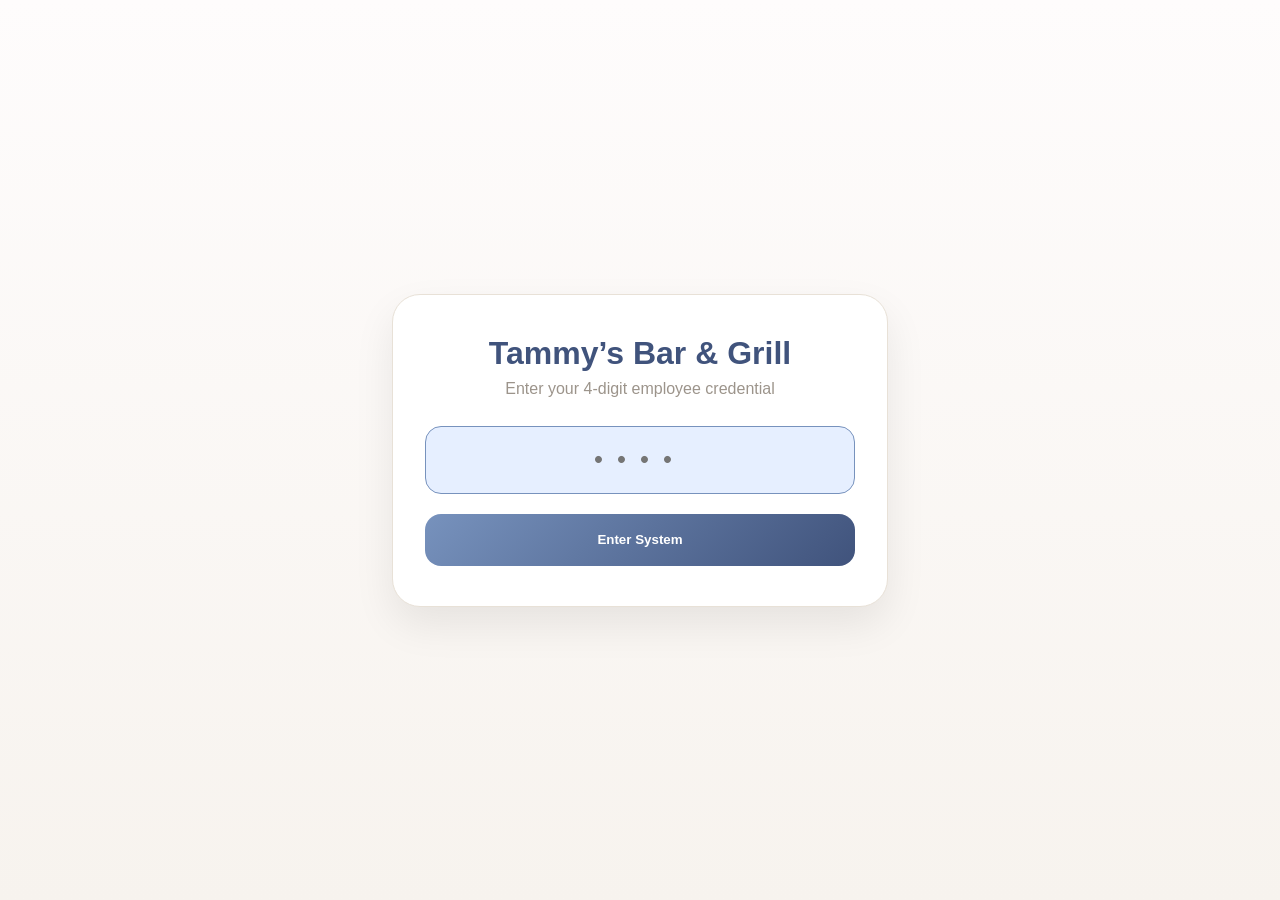
==== create-order.html @ 2869ca17 "Fetch Orgin" ====
--text: #1e1e1e;
      --muted: #8f887f;
      --border: #e5ded4;
      --accent: #5b7dbf;
      --accent-dark: #3f5ea0;
      --accent-soft: #e9f0fb;
      --shadow: 0 10px 28px rgba(0, 0, 0, 0.06);
      --gold: #b99a61;
    }

    * {
      box-sizing: border-box;
    }

    body {
      margin: 0;
      padding: 32px;
      font-family: 'Inter', -apple-system, BlinkMacSystemFont, sans-serif;
      background: linear-gradient(to bottom, #f4f5f8, #eef1f6);
      color: var(--text);
      line-height: 1.5;
      letter-spacing: 0.2px;
    }

    .page {
      max-width: 980px;
      margin: 0 auto;
    }

    .topbar {
      display: flex;
      justify-content: space-between;
      align-items: center;
      margin-bottom: 34px;
    }

    .brand {
      font-family: 'Playfair Display', serif;
      font-size: 24px;
      font-weight: 700;
      letter-spacing: 0.4px;
      color: var(--text);
    }

    .topbar-right {
      display: flex;
      align-items: center;
      gap: 16px;
    }

    .employee-text {
      font-size: 14px;
      color: var(--muted);
      font-weight: 500;
    }

    .logout-btn {
      border: 1px solid var(--border);
      background: var(--surface);
      color: var(--text);
      border-radius: 12px;
      padding: 10px 16px;
      font-size: 14px;
      font-weight: 600;
      cursor: pointer;
      box-shadow: var(--shadow);
      transition: all 0.18s ease;
    }

    .logout-btn:hover {
      background: #f4f2ee;
      transform: translateY(-1px);
    }

    .actions {
      display: grid;
      grid-template-columns: repeat(4, minmax(0, 1fr));
      gap: 18px;
      margin-bottom: 30px;
    }

    .action-card {
      min-height: 84px;
      background: var(--surface);
      border: 1px solid var(--border);
      border-radius: 20px;
      box-shadow: var(--shadow);
      text-decoration: none;
      color: var(--text);
      display: flex;
      align-items: center;
      gap: 14px;
      font-size: 16px;
      font-weight: 600;
      transition: all 0.18s ease;
    }

    .action-card:hover {
      transform: translateY(-1px);
      border-color: var(--accent);
      background: var(--accent-soft);
    }

    .action-card.active {
      background: var(--accent);
      color: white;
      border-color: var(--accent);
    }

    .action-icon {
      font-size: 16px;
      opacity: 0.7;
      display: inline-flex;
      align-items: center;
    }

    .action-card.active .action-icon {
      opacity: 1;
    }

    .form-card {
      background: var(--surface);
      border: 1px solid var(--border);
      border-radius: 26px;
      box-shadow: var(--shadow);
      padding: 32px;
    }

    .badge {
      display: inline-flex;
      align-items: center;
      gap: 8px;
      background: var(--accent-soft);
      color: var(--accent-dark);
      border: 1px solid #d7e3fa;
      border-radius: 999px;
      padding: 6px 12px;
      font-size: 12px;
      font-weight: 700;
      margin-bottom: 16px;
    }

    .form-header {
      margin-bottom: 24px;
    }

    .form-header h2 {
      margin: 0 0 8px;
      font-size: 28px;
      font-weight: 700;
      line-height: 1.2;
    }

    .form-header p {
      margin: 0;
      font-size: 15px;
      color: var(--muted);
      font-weight: 500;
      max-width: 560px;
    }

    .summary-strip {
      display: grid;
      grid-template-columns: repeat(3, 1fr);
      gap: 14px;
      margin-bottom: 26px;
    }

    .summary-box {
      background: var(--surface-soft);
      border: 1px solid var(--border);
      border-radius: 16px;
      padding: 14px 16px;
    }

    .summary-label {
      font-size: 12px;
      color: var(--muted);
      font-weight: 700;
      margin-bottom: 6px;
      text-transform: uppercase;
      letter-spacing: 0.4px;
    }

    .summary-value {
      font-size: 15px;
      font-weight: 600;
      color: var(--text);
    }

    .form-grid {
      display: grid;
      grid-template-columns: 1fr 1fr;
      gap: 20px;
      margin-bottom: 18px;
    }

    .form-group {
      display: flex;
      flex-direction: column;
      gap: 8px;
    }

    .form-group.full {
      grid-column: 1 / -1;
    }

    label {
      font-size: 13px;
      color: var(--muted);
      font-weight: 700;
    }

    input,
    textarea {
      width: 100%;
      border: 1px solid var(--border);
      border-radius: 16px;
      padding: 14px 16px;
      font-size: 15px;
      font-family: inherit;
      background: #fff;
      color: var(--text);
      transition: all 0.18s ease;
    }

    input::placeholder,
    textarea::placeholder {
      color: #aaa297;
    }

    input:focus,
    textarea:focus {
      outline: none;
      border-color: var(--accent);
      box-shadow: 0 0 0 4px rgba(91, 125, 191, 0.12);
    }

    textarea {
      min-height: 120px;
      resize: vertical;
    }

    .button-row {
      display: flex;
      gap: 14px;
      margin-top: 16px;
    }

    .primary-btn,
    .secondary-btn {
      border: 1px solid var(--border);
      border-radius: 16px;
      padding: 13px 18px;
      font-size: 14px;
      font-weight: 700;
      cursor: pointer;
      transition: all 0.18s ease;
    }

    .primary-btn {
      background: var(--accent);
      color: white;
      border-color: var(--accent);
      flex: 1;
      box-shadow: 0 10px 20px rgba(91, 125, 191, 0.18);
    }

    .primary-btn:hover {
      background: var(--accent-dark);
      border-color: var(--accent-dark);
      transform: translateY(-1px);
    }

    .secondary-btn {
      background: var(--surface);
      color: var(--text);
      flex: 1;
      box-shadow: var(--shadow);
    }

    .secondary-btn:hover {
      background: #f4f2ee;
    }

    @media (max-width: 900px) {
      .actions {
        grid-template-columns: repeat(2, minmax(0, 1fr));
      }

      .summary-strip,
      .form-grid {
        grid-template-columns: 1fr;
      }
    }

    @media (max-width: 700px) {
      body {
        padding: 20px;
      }

      .topbar {
        flex-direction: column;
        align-items: flex-start;
        gap: 12px;
      }

      .topbar-right {
        width: 100%;
        justify-content: space-between;
      }

      .actions {
        grid-template-columns: 1fr;
      }

      .brand {
        font-size: 20px;
      }

      .action-card {
        min-height: 76px;
        font-size: 15px;
      }

      .form-card {
        padding: 22px;
      }

      .form-header h2 {
        font-size: 24px;
      }

      .button-row {
        flex-direction: column;
      }
    }
  </style>
</head>
<body>
  <div class="page">

    <div class="topbar">
      <div class="brand">Tammy’s Bar &amp; Grille</div>

      <div class="topbar-right">
        <span class="employee-text">Employee <strong id="employeeId"></strong></span>
        <button class="logout-btn" onclick="logout()">Log Out</button>
      </div>
    </div>

    <div class="actions">
      <a href="dashboard.html" class="action-card">
        <span class="action-icon">◫</span>
        <span>Dashboard</span>
      </a>

      <a href="create-order.html" class="action-card active">
        <span class="action-icon">＋</span>
        <span>Order Details</span>
      </a>

      <a href="kitchen-queue.html" class="action-card">
        <span class="action-icon">≣</span>
        <span>Kitchen Queue</span>
      </a>

      <a href="manager.html" class="action-card">
        <span class="action-icon">⚙</span>
        <span>Manager Tools</span>
      </a>
    </div>

    <div class="form-card">
      <div class="badge">Step 1 • New Ticket</div>

      <div class="form-header">
        <h2>Create Order</h2>
      </div>

      <div class="summary-strip">
        <div class="summary-box">
          <div class="summary-label">Employee</div>
          <div class="summary-value" id="summaryEmployee">—</div>
        </div>

        <div class="summary-box">
          <div class="summary-label">Status</div>
          <div class="summary-value">New Order</div>
        </div>

        <div class="summary-box">
          <div class="summary-label">Stage</div>
          <div class="summary-value">Order Setup</div>
        </div>
      </div>

      <div class="form-grid">
        <div class="form-group">
          <label for="tableNumber">Table Number</label>
          <input type="number" id="tableNumber" placeholder="Enter table number">
        </div>

        <div class="form-group">
          <label for="guestCount">Guest Count</label>
          <input type="number" id="guestCount" placeholder="Optional">
        </div>

      <div class="form-group full">
          <label for="allergies">Allergy Alert</label>
          <input type="text" id="allergies" placeholder="Enter allergies (e.g., peanuts, dairy, gluten)">
      </div>

  <div class="form-group full">
      <label for="notes">Additional Notes</label>
      <textarea id="notes" placeholder="Special requests, preferences, etc.">
      </textarea>
  </div>

      <div class="button-row">
        <button class="primary-btn" onclick="startOrder()">Continue</button>
        <button class="secondary-btn" onclick="goBack()">Cancel</button>
      </div>
    </div>

  </div>

  <script>
    function logout() {
      localStorage.removeItem("tammy-session-pin");
      window.location.href = "index.html";
    }

    function goBack() {
      window.location.href = "dashboard.html";
    }

    document.addEventListener("DOMContentLoaded", function () {
      const empId = localStorage.getItem("tammy-session-pin");

      if (!empId) {
        window.location.href = "index.html";
        return;
      }

      const topDisplay = document.getElementById("employeeId");
      const summaryDisplay = document.getElementById("summaryEmployee");

      if (topDisplay) topDisplay.textContent = empId;
      if (summaryDisplay) summaryDisplay.textContent = empId;
    });

    function startOrder() {
      const table = document.getElementById("tableNumber").value.trim();
      const guestCount = document.getElementById("guestCount").value.trim();
      const notes = document.getElementById("notes").value.trim();

      if (!table) {
        alert("Please enter a table number.");
        return;
      }

      localStorage.setItem("active-table", table);
      localStorage.setItem("active-guests", guestCount);
      localStorage.setItem("active-notes", notes);

      alert("Order started for table " + table + ".");
    }
  </script>
</body>
</html>
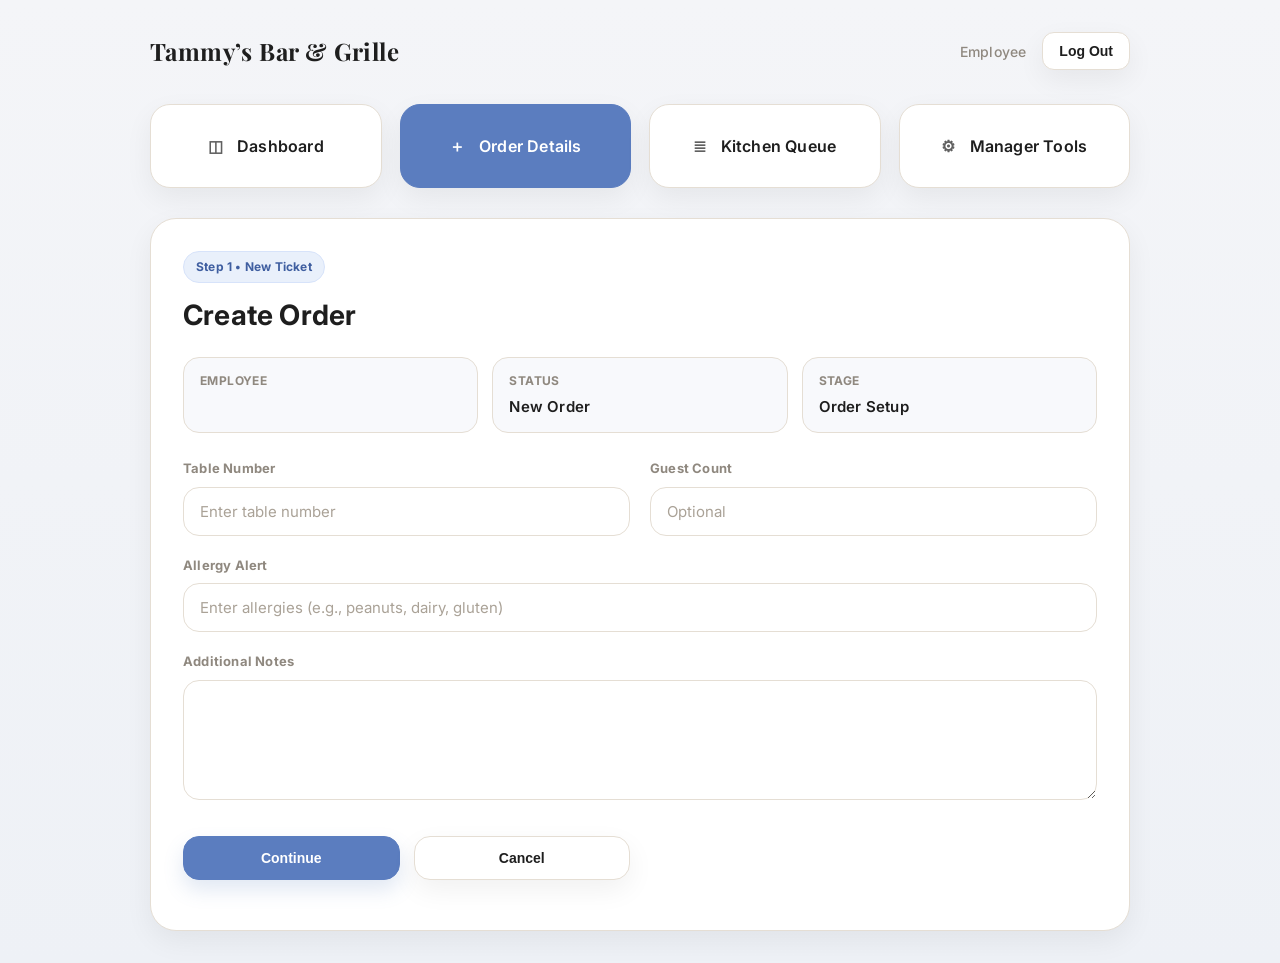
==== commit 5e748cec: "Update create-order.html" ====
--- a/create-order.html
+++ b/create-order.html
@@ -1,3 +1,17 @@
+<!DOCTYPE html>
+<html lang="en">
+<head>
+  <meta charset="UTF-8" />
+  <meta name="viewport" content="width=device-width, initial-scale=1.0"/>
+  <title>Create Order</title>
+
+  <style>
+    @import url('https://fonts.googleapis.com/css2?family=Inter:wght@400;500;600;700&family=Playfair+Display:wght@600;700&display=swap');
+
+    :root {
+      --bg: #f3f4f7;
+      --surface: #ffffff;
+      --surface-soft: #f8f9fc;
       --text: #1e1e1e;
       --muted: #8f887f;
       --border: #e5ded4;
@@ -89,6 +103,7 @@
       color: var(--text);
       display: flex;
       align-items: center;
+      justify-content: center;
       gap: 14px;
       font-size: 16px;
       font-weight: 600;
@@ -438,10 +453,10 @@
     document.addEventListener("DOMContentLoaded", function () {
       const empId = localStorage.getItem("tammy-session-pin");
 
-      if (!empId) {
-        window.location.href = "index.html";
-        return;
-      }
+      //if (!empId) {
+        //window.location.href = "index.html";
+        //return;
+      //}
 
       const topDisplay = document.getElementById("employeeId");
       const summaryDisplay = document.getElementById("summaryEmployee");
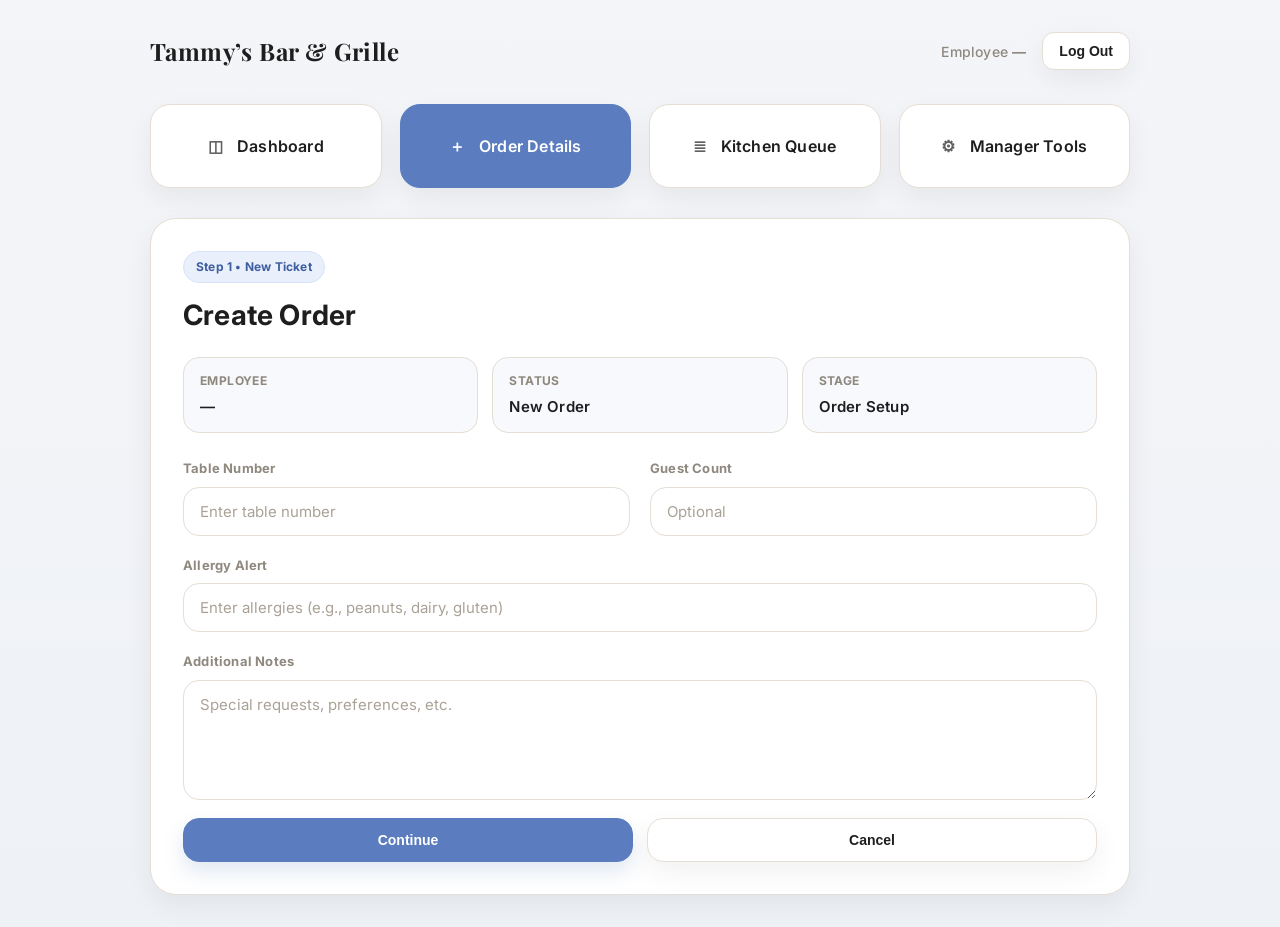
==== commit 8d9501d1: "Update create-order.html" ====
--- a/create-order.html
+++ b/create-order.html
@@ -166,14 +166,6 @@
       line-height: 1.2;
     }
 
-    .form-header p {
-      margin: 0;
-      font-size: 15px;
-      color: var(--muted);
-      font-weight: 500;
-      max-width: 560px;
-    }
-
     .summary-strip {
       display: grid;
       grid-template-columns: repeat(3, 1fr);
@@ -354,33 +346,32 @@
 </head>
 <body>
   <div class="page">
-
     <div class="topbar">
       <div class="brand">Tammy’s Bar &amp; Grille</div>
 
       <div class="topbar-right">
         <span class="employee-text">Employee <strong id="employeeId"></strong></span>
-        <button class="logout-btn" onclick="logout()">Log Out</button>
+        <button type="button" class="logout-btn" onclick="logout()">Log Out</button>
       </div>
     </div>
 
     <div class="actions">
-      <a href="dashboard.html" class="action-card">
+      <a href="./dashboard.html" class="action-card">
         <span class="action-icon">◫</span>
         <span>Dashboard</span>
       </a>
 
-      <a href="create-order.html" class="action-card active">
+      <a href="./create-order.html" class="action-card active">
         <span class="action-icon">＋</span>
         <span>Order Details</span>
       </a>
 
-      <a href="kitchen-queue.html" class="action-card">
+      <a href="./kitchen-queue.html" class="action-card">
         <span class="action-icon">≣</span>
         <span>Kitchen Queue</span>
       </a>
 
-      <a href="manager.html" class="action-card">
+      <a href="./manager.html" class="action-card">
         <span class="action-icon">⚙</span>
         <span>Manager Tools</span>
       </a>
@@ -421,53 +412,52 @@
           <input type="number" id="guestCount" placeholder="Optional">
         </div>
 
-      <div class="form-group full">
+        <div class="form-group full">
           <label for="allergies">Allergy Alert</label>
           <input type="text" id="allergies" placeholder="Enter allergies (e.g., peanuts, dairy, gluten)">
+        </div>
+
+        <div class="form-group full">
+          <label for="notes">Additional Notes</label>
+          <textarea id="notes" placeholder="Special requests, preferences, etc."></textarea>
+        </div>
       </div>
 
-  <div class="form-group full">
-      <label for="notes">Additional Notes</label>
-      <textarea id="notes" placeholder="Special requests, preferences, etc.">
-      </textarea>
-  </div>
-
       <div class="button-row">
-        <button class="primary-btn" onclick="startOrder()">Continue</button>
-        <button class="secondary-btn" onclick="goBack()">Cancel</button>
+        <button type="button" class="primary-btn" onclick="startOrder()">Continue</button>
+        <button type="button" class="secondary-btn" onclick="goBack()">Cancel</button>
       </div>
     </div>
-
   </div>
 
   <script>
     function logout() {
       localStorage.removeItem("tammy-session-pin");
-      window.location.href = "index.html";
+      window.location.href = "./index.html";
     }
 
     function goBack() {
-      window.location.href = "dashboard.html";
+      window.location.href = "./dashboard.html";
     }
 
     document.addEventListener("DOMContentLoaded", function () {
       const empId = localStorage.getItem("tammy-session-pin");
-
-      //if (!empId) {
-        //window.location.href = "index.html";
-        //return;
-      //}
-
       const topDisplay = document.getElementById("employeeId");
       const summaryDisplay = document.getElementById("summaryEmployee");
 
-      if (topDisplay) topDisplay.textContent = empId;
-      if (summaryDisplay) summaryDisplay.textContent = empId;
+      if (topDisplay) {
+        topDisplay.textContent = empId || "—";
+      }
+
+      if (summaryDisplay) {
+        summaryDisplay.textContent = empId || "—";
+      }
     });
 
     function startOrder() {
       const table = document.getElementById("tableNumber").value.trim();
       const guestCount = document.getElementById("guestCount").value.trim();
+      const allergies = document.getElementById("allergies").value.trim();
       const notes = document.getElementById("notes").value.trim();
 
       if (!table) {
@@ -477,9 +467,10 @@
 
       localStorage.setItem("active-table", table);
       localStorage.setItem("active-guests", guestCount);
+      localStorage.setItem("active-allergies", allergies);
       localStorage.setItem("active-notes", notes);
 
-      alert("Order started for table " + table + ".");
+      window.location.href = "./order-entry.html";
     }
   </script>
 </body>
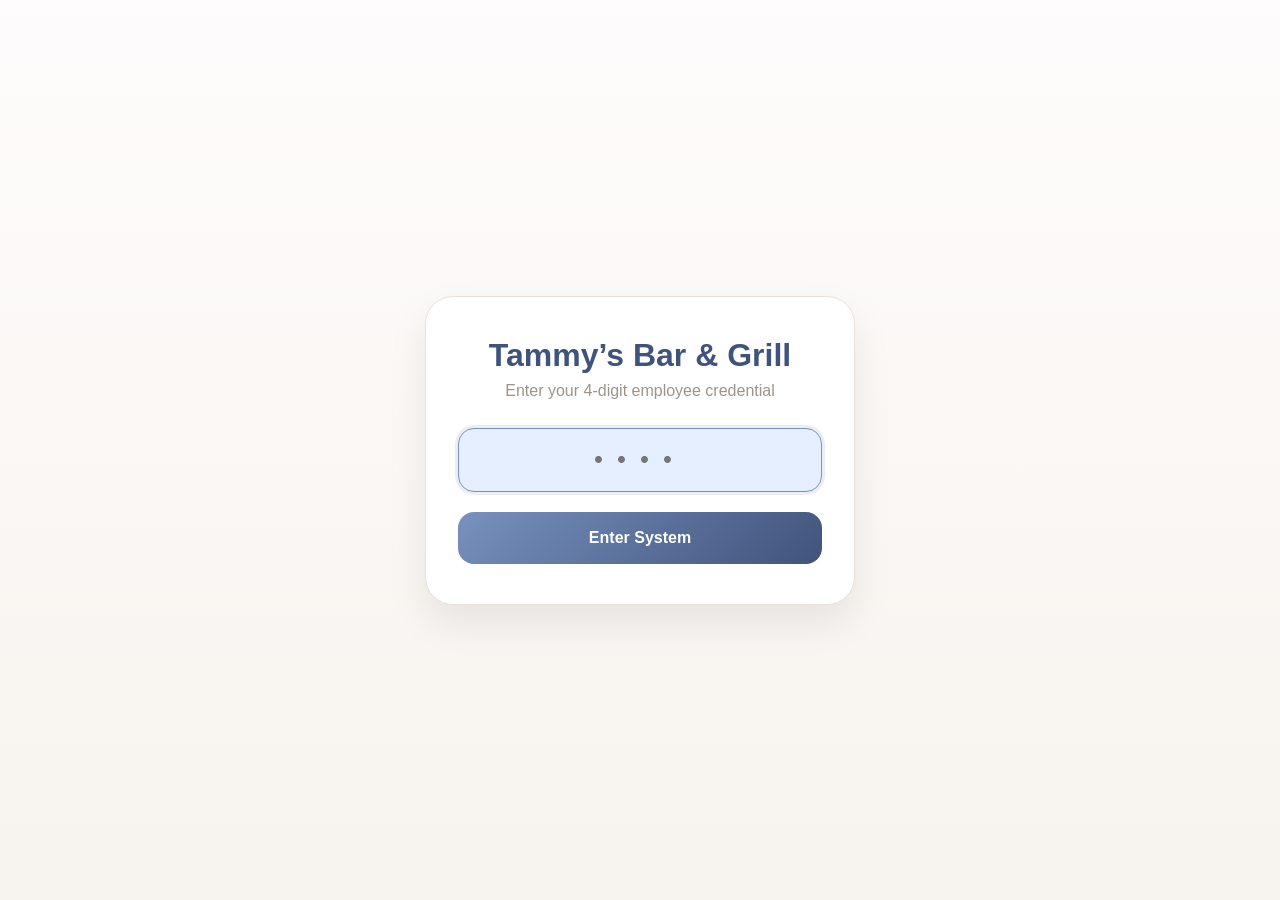
==== commit f1a2b482: "update pos flow and fix navigation" ====
--- a/create-order.html
+++ b/create-order.html
@@ -442,8 +442,23 @@
 
     document.addEventListener("DOMContentLoaded", function () {
       const empId = localStorage.getItem("tammy-session-pin");
+      if (!empId) {
+        window.location.href = "./index.html";
+        return;
+      }
+
       const topDisplay = document.getElementById("employeeId");
       const summaryDisplay = document.getElementById("summaryEmployee");
+      const tableInput = document.getElementById("tableNumber");
+      const guestInput = document.getElementById("guestCount");
+      const allergyInput = document.getElementById("allergies");
+      const notesInput = document.getElementById("notes");
+
+      const params = new URLSearchParams(window.location.search);
+      const tableFromUrl = params.get("table") || localStorage.getItem("active-table") || "";
+      const guestFromStorage = localStorage.getItem("active-guests") || "";
+      const allergiesFromStorage = localStorage.getItem("active-allergies") || "";
+      const notesFromStorage = localStorage.getItem("active-notes") || "";
 
       if (topDisplay) {
         topDisplay.textContent = empId || "—";
@@ -452,6 +467,11 @@
       if (summaryDisplay) {
         summaryDisplay.textContent = empId || "—";
       }
+
+      if (tableInput && tableFromUrl) tableInput.value = tableFromUrl;
+      if (guestInput && guestFromStorage) guestInput.value = guestFromStorage;
+      if (allergyInput && allergiesFromStorage) allergyInput.value = allergiesFromStorage;
+      if (notesInput && notesFromStorage) notesInput.value = notesFromStorage;
     });
 
     function startOrder() {
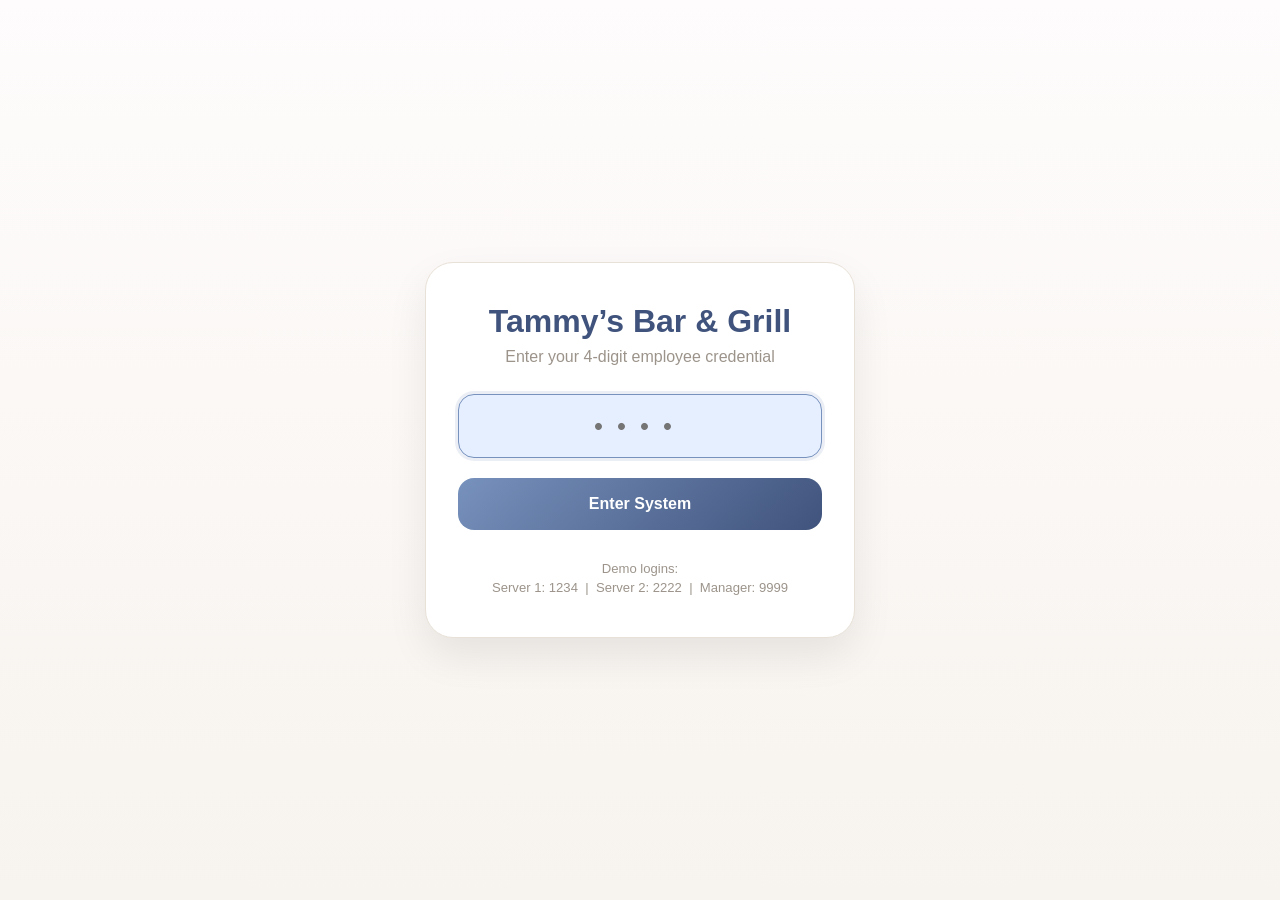
==== commit 1d92c171: "Update" ====
--- a/create-order.html
+++ b/create-order.html
@@ -2,24 +2,20 @@
 <html lang="en">
 <head>
   <meta charset="UTF-8" />
-  <meta name="viewport" content="width=device-width, initial-scale=1.0"/>
-  <title>Create Order</title>
+  <meta name="viewport" content="width=device-width, initial-scale=1.0" />
+  <title>Tammy’s Bar & Grille | Start Table</title>
 
   <style>
-    @import url('https://fonts.googleapis.com/css2?family=Inter:wght@400;500;600;700&family=Playfair+Display:wght@600;700&display=swap');
-
     :root {
-      --bg: #f3f4f7;
+      --bg: #f6f4ef;
       --surface: #ffffff;
-      --surface-soft: #f8f9fc;
       --text: #1e1e1e;
       --muted: #8f887f;
       --border: #e5ded4;
       --accent: #5b7dbf;
       --accent-dark: #3f5ea0;
       --accent-soft: #e9f0fb;
-      --shadow: 0 10px 28px rgba(0, 0, 0, 0.06);
-      --gold: #b99a61;
+      --shadow: 0 12px 28px rgba(0, 0, 0, 0.08);
     }
 
     * {
@@ -28,16 +24,14 @@
 
     body {
       margin: 0;
-      padding: 32px;
-      font-family: 'Inter', -apple-system, BlinkMacSystemFont, sans-serif;
-      background: linear-gradient(to bottom, #f4f5f8, #eef1f6);
+      font-family: "Inter", "Segoe UI", Arial, sans-serif;
+      background: linear-gradient(180deg, #f8f6f2 0%, #f1efe9 100%);
       color: var(--text);
-      line-height: 1.5;
-      letter-spacing: 0.2px;
+      padding: 24px;
     }
 
     .page {
-      max-width: 980px;
+      max-width: 900px;
       margin: 0 auto;
     }
 
@@ -45,27 +39,33 @@
       display: flex;
       justify-content: space-between;
       align-items: center;
-      margin-bottom: 34px;
-    }
-
-    .brand {
-      font-family: 'Playfair Display', serif;
-      font-size: 24px;
-      font-weight: 700;
-      letter-spacing: 0.4px;
-      color: var(--text);
-    }
-
-    .topbar-right {
+      margin-bottom: 24px;
+      gap: 16px;
+      flex-wrap: wrap;
+    }
+
+    .brand h1 {
+      margin: 0;
+      font-size: 1.8rem;
+      color: var(--accent-dark);
+    }
+
+    .brand p {
+      margin: 6px 0 0;
+      color: var(--muted);
+      font-size: 0.95rem;
+    }
+
+    .session {
       display: flex;
       align-items: center;
-      gap: 16px;
-    }
-
-    .employee-text {
-      font-size: 14px;
-      color: var(--muted);
-      font-weight: 500;
+      gap: 12px;
+      flex-wrap: wrap;
+    }
+
+    .session-text {
+      color: var(--muted);
+      font-size: 0.95rem;
     }
 
     .logout-btn {
@@ -73,133 +73,109 @@
       background: var(--surface);
       color: var(--text);
       border-radius: 12px;
-      padding: 10px 16px;
-      font-size: 14px;
+      padding: 10px 14px;
       font-weight: 600;
       cursor: pointer;
-      box-shadow: var(--shadow);
-      transition: all 0.18s ease;
     }
 
     .logout-btn:hover {
-      background: #f4f2ee;
-      transform: translateY(-1px);
-    }
-
-    .actions {
+      background: #f4f1eb;
+    }
+
+    .nav-row {
       display: grid;
-      grid-template-columns: repeat(4, minmax(0, 1fr));
-      gap: 18px;
-      margin-bottom: 30px;
-    }
-
-    .action-card {
-      min-height: 84px;
+      grid-template-columns: repeat(4, 1fr);
+      gap: 14px;
+      margin-bottom: 24px;
+    }
+
+    .nav-card {
       background: var(--surface);
       border: 1px solid var(--border);
-      border-radius: 20px;
-      box-shadow: var(--shadow);
+      border-radius: 18px;
+      padding: 16px;
+      text-align: center;
       text-decoration: none;
       color: var(--text);
-      display: flex;
-      align-items: center;
-      justify-content: center;
-      gap: 14px;
-      font-size: 16px;
       font-weight: 600;
-      transition: all 0.18s ease;
-    }
-
-    .action-card:hover {
-      transform: translateY(-1px);
-      border-color: var(--accent);
-      background: var(--accent-soft);
-    }
-
-    .action-card.active {
+      box-shadow: var(--shadow);
+    }
+
+    .nav-card.active {
       background: var(--accent);
       color: white;
       border-color: var(--accent);
     }
 
-    .action-icon {
-      font-size: 16px;
-      opacity: 0.7;
-      display: inline-flex;
-      align-items: center;
-    }
-
-    .action-card.active .action-icon {
-      opacity: 1;
-    }
-
-    .form-card {
+    .nav-card:hover {
+      transform: translateY(-1px);
+    }
+
+    .card {
       background: var(--surface);
       border: 1px solid var(--border);
-      border-radius: 26px;
+      border-radius: 24px;
       box-shadow: var(--shadow);
-      padding: 32px;
+      padding: 28px;
     }
 
     .badge {
-      display: inline-flex;
-      align-items: center;
-      gap: 8px;
+      display: inline-block;
       background: var(--accent-soft);
       color: var(--accent-dark);
       border: 1px solid #d7e3fa;
       border-radius: 999px;
       padding: 6px 12px;
-      font-size: 12px;
+      font-size: 0.8rem;
       font-weight: 700;
-      margin-bottom: 16px;
-    }
-
-    .form-header {
-      margin-bottom: 24px;
-    }
-
-    .form-header h2 {
+      margin-bottom: 14px;
+    }
+
+    .card h2 {
       margin: 0 0 8px;
-      font-size: 28px;
-      font-weight: 700;
-      line-height: 1.2;
-    }
-
-    .summary-strip {
+      font-size: 1.8rem;
+    }
+
+    .card p {
+      margin: 0 0 22px;
+      color: var(--muted);
+    }
+
+    .summary {
       display: grid;
       grid-template-columns: repeat(3, 1fr);
       gap: 14px;
-      margin-bottom: 26px;
+      margin-bottom: 24px;
     }
 
     .summary-box {
-      background: var(--surface-soft);
+      background: #faf9f6;
       border: 1px solid var(--border);
       border-radius: 16px;
-      padding: 14px 16px;
+      padding: 14px;
     }
 
     .summary-label {
-      font-size: 12px;
-      color: var(--muted);
+      font-size: 0.78rem;
+      color: var(--muted);
+      text-transform: uppercase;
       font-weight: 700;
       margin-bottom: 6px;
-      text-transform: uppercase;
-      letter-spacing: 0.4px;
     }
 
     .summary-value {
-      font-size: 15px;
       font-weight: 600;
-      color: var(--text);
+    }
+
+    form {
+      display: grid;
+      gap: 18px;
     }
 
     .form-grid {
       display: grid;
       grid-template-columns: 1fr 1fr;
-      gap: 20px;
-      margin-bottom: 18px;
+      gap: 18px;
     }
 
     .form-group {
@@ -213,129 +189,73 @@
     }
 
     label {
-      font-size: 13px;
-      color: var(--muted);
+      font-size: 0.9rem;
       font-weight: 700;
+      color: var(--muted);
     }
 
     input,
     textarea {
       width: 100%;
       border: 1px solid var(--border);
-      border-radius: 16px;
-      padding: 14px 16px;
-      font-size: 15px;
+      border-radius: 14px;
+      padding: 14px;
+      font-size: 1rem;
       font-family: inherit;
-      background: #fff;
-      color: var(--text);
-      transition: all 0.18s ease;
-    }
-
-    input::placeholder,
-    textarea::placeholder {
-      color: #aaa297;
     }
 
     input:focus,
     textarea:focus {
       outline: none;
       border-color: var(--accent);
-      box-shadow: 0 0 0 4px rgba(91, 125, 191, 0.12);
+      box-shadow: 0 0 0 3px rgba(91, 125, 191, 0.15);
     }
 
     textarea {
-      min-height: 120px;
+      min-height: 110px;
       resize: vertical;
     }
 
     .button-row {
       display: flex;
-      gap: 14px;
-      margin-top: 16px;
+      gap: 12px;
     }
 
     .primary-btn,
     .secondary-btn {
-      border: 1px solid var(--border);
-      border-radius: 16px;
-      padding: 13px 18px;
-      font-size: 14px;
+      flex: 1;
+      border-radius: 14px;
+      padding: 14px;
+      font-size: 0.95rem;
       font-weight: 700;
       cursor: pointer;
-      transition: all 0.18s ease;
+      border: 1px solid var(--border);
     }
 
     .primary-btn {
       background: var(--accent);
       color: white;
       border-color: var(--accent);
-      flex: 1;
-      box-shadow: 0 10px 20px rgba(91, 125, 191, 0.18);
     }
 
     .primary-btn:hover {
       background: var(--accent-dark);
-      border-color: var(--accent-dark);
-      transform: translateY(-1px);
     }
 
     .secondary-btn {
       background: var(--surface);
       color: var(--text);
-      flex: 1;
-      box-shadow: var(--shadow);
     }
 
     .secondary-btn:hover {
-      background: #f4f2ee;
-    }
-
-    @media (max-width: 900px) {
-      .actions {
-        grid-template-columns: repeat(2, minmax(0, 1fr));
-      }
-
-      .summary-strip,
+      background: #f4f1eb;
+    }
+
+    @media (max-width: 800px) {
+      .nav-row,
+      .summary,
       .form-grid {
         grid-template-columns: 1fr;
-      }
-    }
-
-    @media (max-width: 700px) {
-      body {
-        padding: 20px;
-      }
-
-      .topbar {
-        flex-direction: column;
-        align-items: flex-start;
-        gap: 12px;
-      }
-
-      .topbar-right {
-        width: 100%;
-        justify-content: space-between;
-      }
-
-      .actions {
-        grid-template-columns: 1fr;
-      }
-
-      .brand {
-        font-size: 20px;
-      }
-
-      .action-card {
-        min-height: 76px;
-        font-size: 15px;
-      }
-
-      .form-card {
-        padding: 22px;
-      }
-
-      .form-header h2 {
-        font-size: 24px;
       }
 
       .button-row {
@@ -347,151 +267,93 @@
 <body>
   <div class="page">
     <div class="topbar">
-      <div class="brand">Tammy’s Bar &amp; Grille</div>
-
-      <div class="topbar-right">
-        <span class="employee-text">Employee <strong id="employeeId"></strong></span>
+      <div class="brand">
+        <h1>Tammy’s Bar &amp; Grille</h1>
+        <p>Server workflow • Start table before creating an order</p>
+      </div>
+
+      <div class="session">
+        <div class="session-text">
+          <span id="welcomeName">—</span> • <strong id="welcomeRole">—</strong>
+        </div>
         <button type="button" class="logout-btn" onclick="logout()">Log Out</button>
       </div>
     </div>
 
-    <div class="actions">
-      <a href="./dashboard.html" class="action-card">
-        <span class="action-icon">◫</span>
-        <span>Dashboard</span>
-      </a>
-
-      <a href="./create-order.html" class="action-card active">
-        <span class="action-icon">＋</span>
-        <span>Order Details</span>
-      </a>
-
-      <a href="./kitchen-queue.html" class="action-card">
-        <span class="action-icon">≣</span>
-        <span>Kitchen Queue</span>
-      </a>
-
-      <a href="./manager.html" class="action-card">
-        <span class="action-icon">⚙</span>
-        <span>Manager Tools</span>
-      </a>
+    <div class="nav-row">
+      <a href="./dashboard.html" class="nav-card">Dashboard</a>
+      <a href="./create-order.html" class="nav-card active">Start Table</a>
+      <a href="./kitchen-queue.html" class="nav-card">Kitchen Queue</a>
+      <a href="./manager.html" class="nav-card" id="managerNav" style="display:none;">Manager View</a>
     </div>
 
-    <div class="form-card">
-      <div class="badge">Step 1 • New Ticket</div>
-
-      <div class="form-header">
-        <h2>Create Order</h2>
-      </div>
-
-      <div class="summary-strip">
+    <div class="card">
+      <div class="badge">Step 1 • Start Table</div>
+      <h2>Open a New Table</h2>
+      <p>Enter the table details below, then continue to the order entry screen.</p>
+
+      <div class="summary">
         <div class="summary-box">
-          <div class="summary-label">Employee</div>
-          <div class="summary-value" id="summaryEmployee">—</div>
-        </div>
-
+          <div class="summary-label">Server</div>
+          <div class="summary-value" id="summaryServer">—</div>
+        </div>
         <div class="summary-box">
           <div class="summary-label">Status</div>
-          <div class="summary-value">New Order</div>
-        </div>
-
+          <div class="summary-value">Open Table</div>
+        </div>
         <div class="summary-box">
-          <div class="summary-label">Stage</div>
-          <div class="summary-value">Order Setup</div>
+          <div class="summary-label">Next Step</div>
+          <div class="summary-value">Add Items to Order</div>
         </div>
       </div>
 
-      <div class="form-grid">
-        <div class="form-group">
-          <label for="tableNumber">Table Number</label>
-          <input type="number" id="tableNumber" placeholder="Enter table number">
-        </div>
-
-        <div class="form-group">
-          <label for="guestCount">Guest Count</label>
-          <input type="number" id="guestCount" placeholder="Optional">
-        </div>
-
-        <div class="form-group full">
-          <label for="allergies">Allergy Alert</label>
-          <input type="text" id="allergies" placeholder="Enter allergies (e.g., peanuts, dairy, gluten)">
-        </div>
-
-        <div class="form-group full">
-          <label for="notes">Additional Notes</label>
-          <textarea id="notes" placeholder="Special requests, preferences, etc."></textarea>
-        </div>
-      </div>
-
-      <div class="button-row">
-        <button type="button" class="primary-btn" onclick="startOrder()">Continue</button>
-        <button type="button" class="secondary-btn" onclick="goBack()">Cancel</button>
-      </div>
+      <form id="startTableForm">
+        <div class="form-grid">
+          <div class="form-group">
+            <label for="tableNumber">Table Number</label>
+            <input type="number" id="tableNumber" placeholder="Enter table number" required />
+          </div>
+
+          <div class="form-group">
+            <label for="guestCount">Guest Count</label>
+            <input type="number" id="guestCount" placeholder="Optional" />
+          </div>
+
+          <div class="form-group full">
+            <label for="allergies">Allergy Alert</label>
+            <input type="text" id="allergies" placeholder="Example: peanuts, dairy, gluten" />
+          </div>
+
+          <div class="form-group full">
+            <label for="notes">Additional Notes</label>
+            <textarea id="notes" placeholder="Special requests, celebration notes, preferences, etc."></textarea>
+          </div>
+        </div>
+
+        <div class="button-row">
+          <button type="submit" class="primary-btn">Continue to Order Entry</button>
+          <button type="button" class="secondary-btn" onclick="goBack()">Cancel</button>
+        </div>
+      </form>
     </div>
   </div>
 
+  <script src="./script.js"></script>
   <script>
-    function logout() {
-      localStorage.removeItem("tammy-session-pin");
-      window.location.href = "./index.html";
-    }
-
     function goBack() {
       window.location.href = "./dashboard.html";
     }
 
     document.addEventListener("DOMContentLoaded", function () {
-      const empId = localStorage.getItem("tammy-session-pin");
-      if (!empId) {
-        window.location.href = "./index.html";
-        return;
+      initCreateOrderPage();
+
+      const welcomeName = document.getElementById("welcomeName");
+      const summaryServer = document.getElementById("summaryServer");
+
+      if (welcomeName && summaryServer) {
+        summaryServer.textContent = welcomeName.textContent || "—";
       }
-
-      const topDisplay = document.getElementById("employeeId");
-      const summaryDisplay = document.getElementById("summaryEmployee");
-      const tableInput = document.getElementById("tableNumber");
-      const guestInput = document.getElementById("guestCount");
-      const allergyInput = document.getElementById("allergies");
-      const notesInput = document.getElementById("notes");
-
-      const params = new URLSearchParams(window.location.search);
-      const tableFromUrl = params.get("table") || localStorage.getItem("active-table") || "";
-      const guestFromStorage = localStorage.getItem("active-guests") || "";
-      const allergiesFromStorage = localStorage.getItem("active-allergies") || "";
-      const notesFromStorage = localStorage.getItem("active-notes") || "";
-
-      if (topDisplay) {
-        topDisplay.textContent = empId || "—";
-      }
-
-      if (summaryDisplay) {
-        summaryDisplay.textContent = empId || "—";
-      }
-
-      if (tableInput && tableFromUrl) tableInput.value = tableFromUrl;
-      if (guestInput && guestFromStorage) guestInput.value = guestFromStorage;
-      if (allergyInput && allergiesFromStorage) allergyInput.value = allergiesFromStorage;
-      if (notesInput && notesFromStorage) notesInput.value = notesFromStorage;
     });
-
-    function startOrder() {
-      const table = document.getElementById("tableNumber").value.trim();
-      const guestCount = document.getElementById("guestCount").value.trim();
-      const allergies = document.getElementById("allergies").value.trim();
-      const notes = document.getElementById("notes").value.trim();
-
-      if (!table) {
-        alert("Please enter a table number.");
-        return;
-      }
-
-      localStorage.setItem("active-table", table);
-      localStorage.setItem("active-guests", guestCount);
-      localStorage.setItem("active-allergies", allergies);
-      localStorage.setItem("active-notes", notes);
-
-      window.location.href = "./order-entry.html";
-    }
   </script>
 </body>
 </html>
